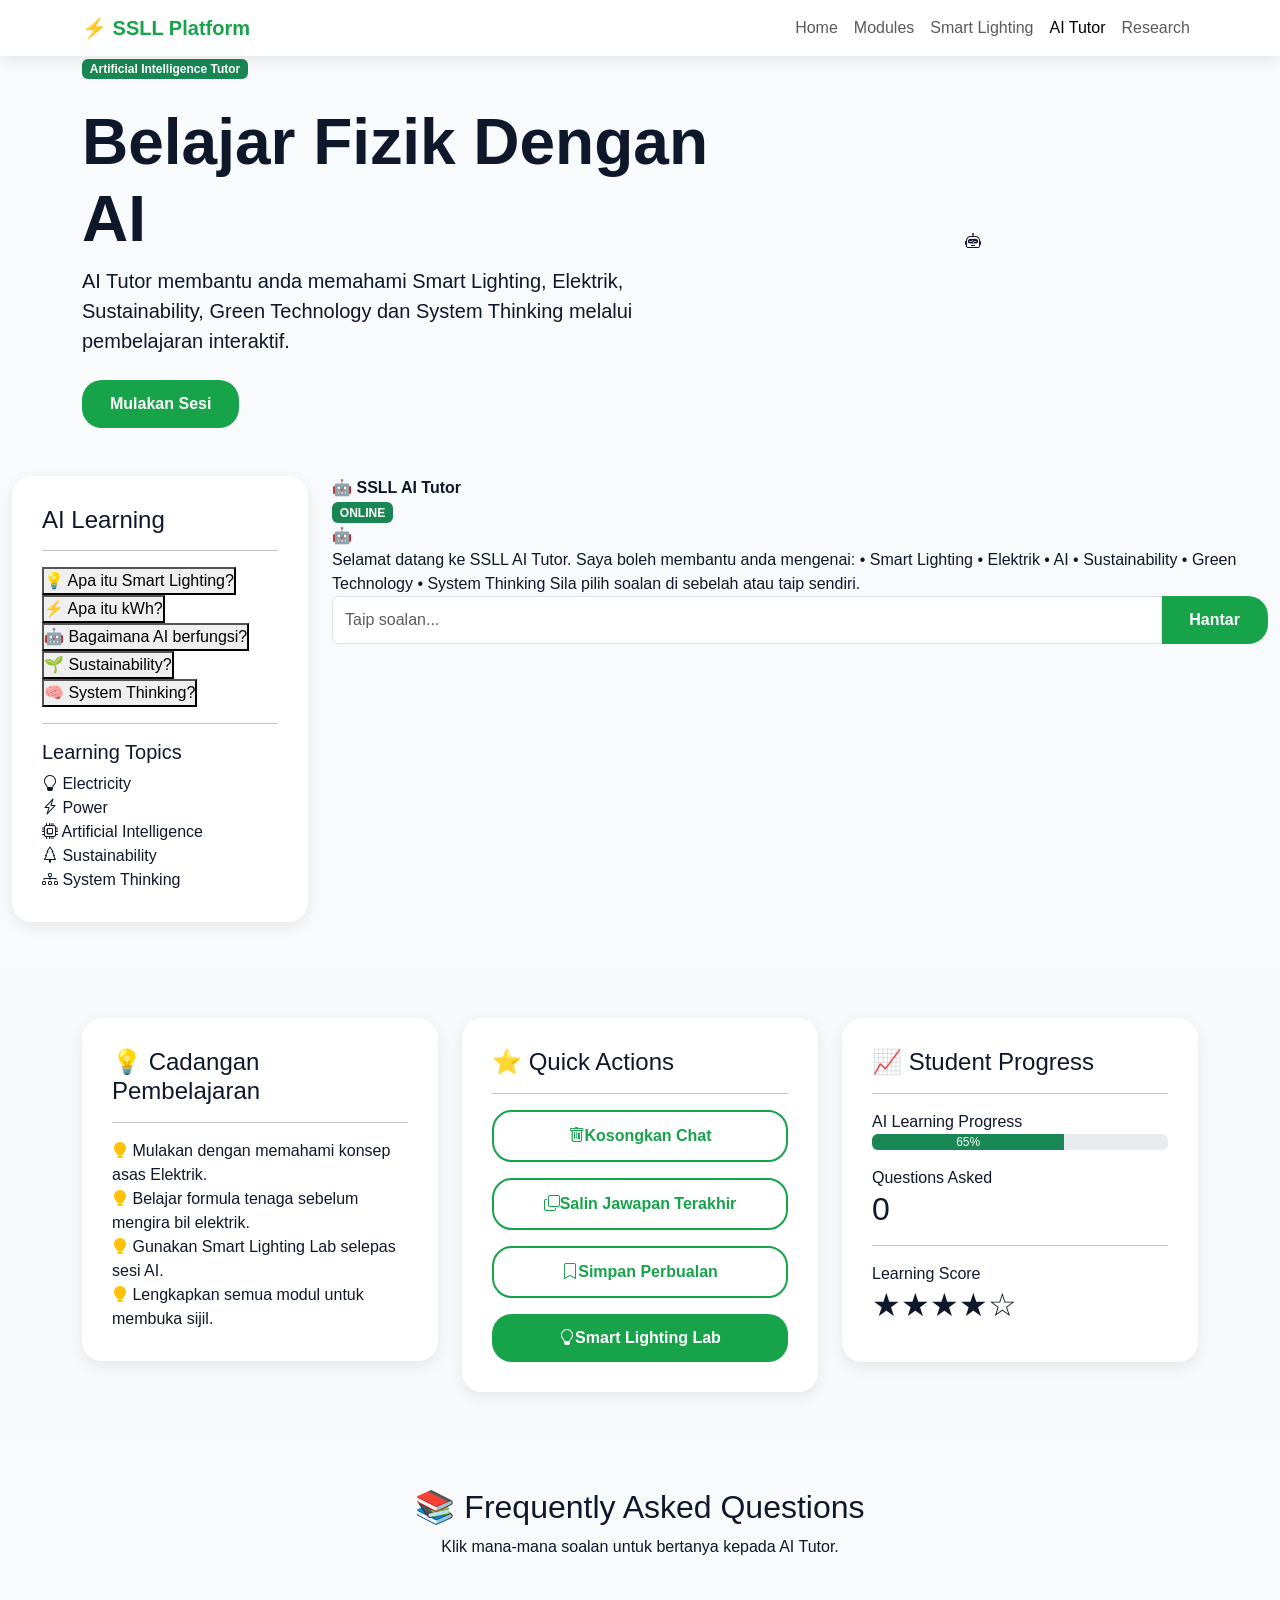
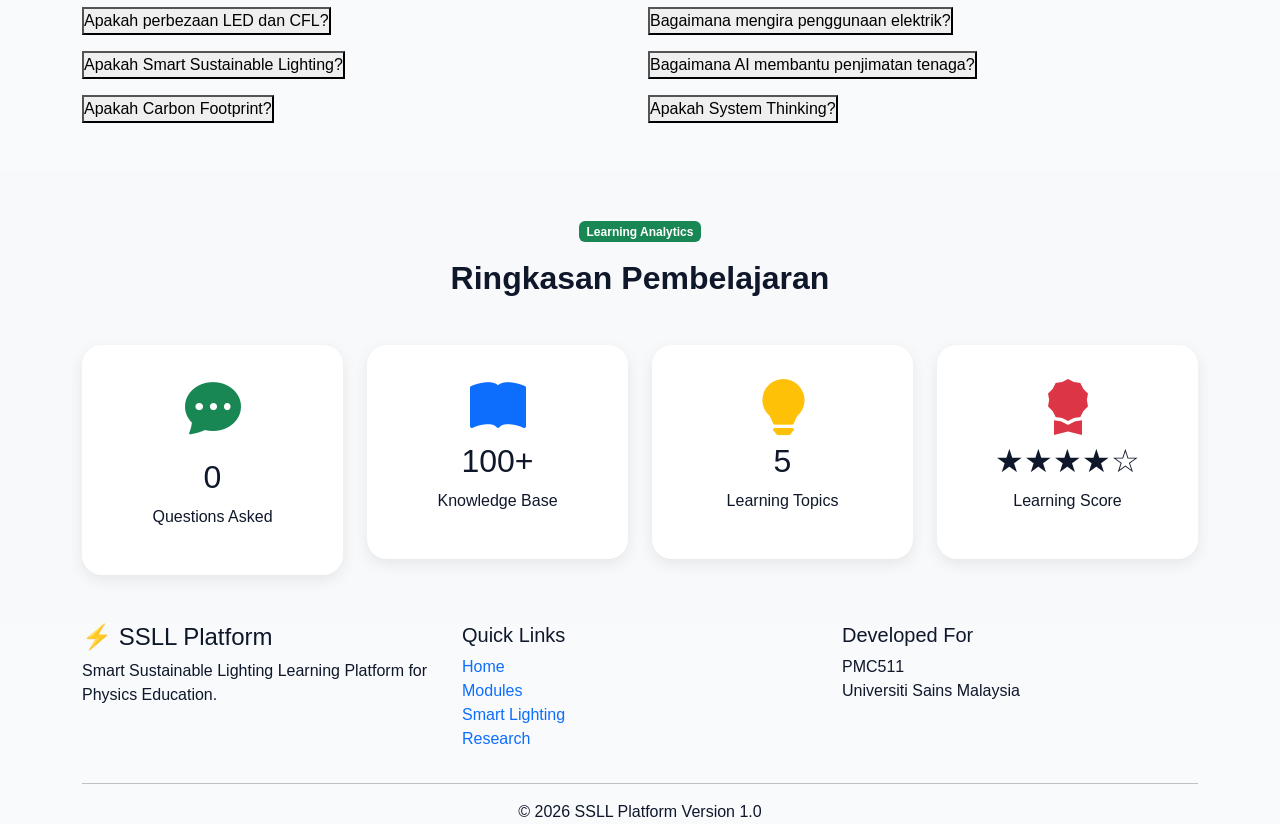
==== pages/ai-tutor.html @ 94a51a78 "Sprint 10 - AI Tutor Added AI Tutor page and Design System" ====
<!DOCTYPE html>
<html lang="ms">

<head>

<meta charset="UTF-8">
<meta name="viewport" content="width=device-width, initial-scale=1.0">

<title>AI Tutor | SSLL Platform</title>

<link href="https://cdn.jsdelivr.net/npm/bootstrap@5.3.3/dist/css/bootstrap.min.css" rel="stylesheet">

<link href="https://cdn.jsdelivr.net/npm/bootstrap-icons@1.11.3/font/bootstrap-icons.css" rel="stylesheet">

<link rel="stylesheet" href="../css/base/variables.css">
<link rel="stylesheet" href="../css/base/reset.css">
<link rel="stylesheet" href="../css/base/typography.css">

<link rel="stylesheet" href="../css/components/buttons.css">
<link rel="stylesheet" href="../css/components/cards.css">
<link rel="stylesheet" href="../css/components/navbar.css">

<link rel="stylesheet" href="../css/pages/ai.css">

</head>

<body>

<nav class="navbar navbar-expand-lg ssll-navbar sticky-top">

<div class="container">

<a class="navbar-brand"

href="../index.html">

⚡ SSLL Platform

</a>

<button

class="navbar-toggler"

data-bs-toggle="collapse"

data-bs-target="#nav">

<span class="navbar-toggler-icon"></span>

</button>

<div

class="collapse navbar-collapse"

id="nav">

<ul class="navbar-nav ms-auto">

<li class="nav-item">

<a class="nav-link"

href="../index.html">

Home

</a>

</li>

<li class="nav-item">

<a class="nav-link"

href="modules.html">

Modules

</a>

</li>

<li class="nav-item">

<a class="nav-link"

href="smart-lighting.html">

Smart Lighting

</a>

</li>

<li class="nav-item">

<a class="nav-link active"

href="ai-tutor.html">

AI Tutor

</a>

</li>

<li class="nav-item">

<a class="nav-link"

href="research.html">

Research

</a>

</li>

</ul>

</div>

</div>

</nav>

<section class="hero ai-hero">

<div class="container">

<div class="row align-items-center">

<div class="col-lg-7">

<span class="badge bg-success">

Artificial Intelligence Tutor

</span>

<h1 class="display-3 fw-bold mt-4">

Belajar Fizik Dengan AI

</h1>

<p class="lead">

AI Tutor membantu anda memahami Smart Lighting, Elektrik, Sustainability, Green Technology dan System Thinking melalui pembelajaran interaktif.

</p>

<div class="mt-4">

<a

href="#chat"

class="ssll-btn">

Mulakan Sesi

</a>

</div>

</div>

<div class="col-lg-5 text-center">

<i class="bi bi-robot ai-robot"></i>

</div>

</div>

</div>

</section>

<section

id="chat"

class="py-5">

<div class="container-fluid">

<div class="row">

<div class="col-lg-3">

<div class="ssll-card sidebar-card">

<h4>

AI Learning

</h4>

<hr>

<button class="quick-btn">

💡 Apa itu Smart Lighting?

</button>

<button class="quick-btn">

⚡ Apa itu kWh?

</button>

<button class="quick-btn">

🤖 Bagaimana AI berfungsi?

</button>

<button class="quick-btn">

🌱 Sustainability?

</button>

<button class="quick-btn">

🧠 System Thinking?

</button>

<hr>

<h5>

Learning Topics

</h5>

<div class="topic-list">

<div>

<i class="bi bi-lightbulb"></i>

Electricity

</div>

<div>

<i class="bi bi-lightning-charge"></i>

Power

</div>

<div>

<i class="bi bi-cpu"></i>

Artificial Intelligence

</div>

<div>

<i class="bi bi-tree"></i>

Sustainability

</div>

<div>

<i class="bi bi-diagram-3"></i>

System Thinking

</div>

</div>

</div>

</div>

<div class="col-lg-9">

<div class="chat-card">

<div class="chat-header">

<div>

🤖

<strong>

SSLL AI Tutor

</strong>

</div>

<div>

<span class="badge bg-success">

ONLINE

</span>

</div>

</div>

<div

id="chatArea"

class="chat-area">

<div class="bot-message">

<div class="avatar">

🤖

</div>

<div class="bubble bot">

Selamat datang ke SSLL AI Tutor.

Saya boleh membantu anda mengenai:

• Smart Lighting

• Elektrik

• AI

• Sustainability

• Green Technology

• System Thinking

Sila pilih soalan di sebelah atau taip sendiri.

</div>

</div>

</div>

<div class="chat-input">

<div class="input-group">

<input

type="text"

id="userInput"

class="form-control"

placeholder="Taip soalan...">

<button

id="sendBtn"

class="ssll-btn">

Hantar

</button>

</div>

</div>

</div>

</div>

</div>

</div>

</section>
<!-- ===========================
AI TOOLS
=========================== -->

<section class="py-5 bg-light">

<div class="container">

<div class="row g-4">

<div class="col-lg-4">

<div class="ssll-card">

<h4>

💡 Cadangan Pembelajaran

</h4>

<hr>

<div class="tip-item">

<i class="bi bi-lightbulb-fill text-warning"></i>

<span>

Mulakan dengan memahami konsep asas Elektrik.

</span>

</div>

<div class="tip-item">

<i class="bi bi-lightbulb-fill text-warning"></i>

<span>

Belajar formula tenaga sebelum mengira bil elektrik.

</span>

</div>

<div class="tip-item">

<i class="bi bi-lightbulb-fill text-warning"></i>

<span>

Gunakan Smart Lighting Lab selepas sesi AI.

</span>

</div>

<div class="tip-item">

<i class="bi bi-lightbulb-fill text-warning"></i>

<span>

Lengkapkan semua modul untuk membuka sijil.

</span>

</div>

</div>

</div>

<div class="col-lg-4">

<div class="ssll-card">

<h4>

⭐ Quick Actions

</h4>

<hr>

<div class="d-grid gap-3">

<button

id="clearChat"

class="ssll-btn-outline">

<i class="bi bi-trash"></i>

Kosongkan Chat

</button>

<button

id="copyLast"

class="ssll-btn-outline">

<i class="bi bi-copy"></i>

Salin Jawapan Terakhir

</button>

<button

id="saveChat"

class="ssll-btn-outline">

<i class="bi bi-bookmark"></i>

Simpan Perbualan

</button>

<a

href="smart-lighting.html"

class="ssll-btn">

<i class="bi bi-lightbulb"></i>

Smart Lighting Lab

</a>

</div>

</div>

</div>

<div class="col-lg-4">

<div class="ssll-card">

<h4>

📈 Student Progress

</h4>

<hr>

<label>

AI Learning Progress

</label>

<div class="progress mb-3">

<div

class="progress-bar bg-success"

style="width:65%">

65%

</div>

</div>

<label>

Questions Asked

</label>

<h2

id="questionCounter">

0

</h2>

<hr>

<label>

Learning Score

</label>

<h2>

★★★★☆

</h2>

</div>

</div>

</div>

</div>

</section>

<!-- ===========================
POPULAR QUESTIONS
=========================== -->

<section class="py-5">

<div class="container">

<div class="text-center mb-5">

<h2>

📚 Frequently Asked Questions

</h2>

<p>

Klik mana-mana soalan untuk bertanya kepada AI Tutor.

</p>

</div>

<div class="row g-3">

<div class="col-md-6">

<button

class="faq-btn">

Apakah perbezaan LED dan CFL?

</button>

</div>

<div class="col-md-6">

<button

class="faq-btn">

Bagaimana mengira penggunaan elektrik?

</button>

</div>

<div class="col-md-6">

<button

class="faq-btn">

Apakah Smart Sustainable Lighting?

</button>

</div>

<div class="col-md-6">

<button

class="faq-btn">

Bagaimana AI membantu penjimatan tenaga?

</button>

</div>

<div class="col-md-6">

<button

class="faq-btn">

Apakah Carbon Footprint?

</button>

</div>

<div class="col-md-6">

<button

class="faq-btn">

Apakah System Thinking?

</button>

</div>

</div>

</div>

</section>
<!-- ===========================
LEARNING ANALYTICS
=========================== -->

<section class="py-5 bg-light">

    <div class="container">

        <div class="text-center mb-5">

            <span class="badge bg-success">

                Learning Analytics

            </span>

            <h2 class="fw-bold mt-3">

                Ringkasan Pembelajaran

            </h2>

        </div>

        <div class="row g-4">

            <div class="col-md-3">

                <div class="ssll-card text-center">

                    <i class="bi bi-chat-dots-fill display-4 text-success"></i>

                    <h2 id="analyticsQuestions" class="mt-3">

                        0

                    </h2>

                    <p>

                        Questions Asked

                    </p>

                </div>

            </div>

            <div class="col-md-3">

                <div class="ssll-card text-center">

                    <i class="bi bi-book-fill display-4 text-primary"></i>

                    <h2>

                        100+

                    </h2>

                    <p>

                        Knowledge Base

                    </p>

                </div>

            </div>

            <div class="col-md-3">

                <div class="ssll-card text-center">

                    <i class="bi bi-lightbulb-fill display-4 text-warning"></i>

                    <h2>

                        5

                    </h2>

                    <p>

                        Learning Topics

                    </p>

                </div>

            </div>

            <div class="col-md-3">

                <div class="ssll-card text-center">

                    <i class="bi bi-award-fill display-4 text-danger"></i>

                    <h2>

                        ★★★★☆

                    </h2>

                    <p>

                        Learning Score

                    </p>

                </div>

            </div>

        </div>

    </div>

</section>

<!-- ===========================
FOOTER
=========================== -->

<footer class="footer">

    <div class="container">

        <div class="row">

            <div class="col-lg-4">

                <h4>

                    ⚡ SSLL Platform

                </h4>

                <p>

                    Smart Sustainable Lighting Learning Platform

                    for Physics Education.

                </p>

            </div>

            <div class="col-lg-4">

                <h5>

                    Quick Links

                </h5>

                <ul class="list-unstyled">

                    <li><a href="../index.html">Home</a></li>

                    <li><a href="modules.html">Modules</a></li>

                    <li><a href="smart-lighting.html">Smart Lighting</a></li>

                    <li><a href="research.html">Research</a></li>

                </ul>

            </div>

            <div class="col-lg-4">

                <h5>

                    Developed For

                </h5>

                <p>

                    PMC511

                    <br>

                    Universiti Sains Malaysia

                </p>

            </div>

        </div>

        <hr>

        <div class="text-center">

            © 2026 SSLL Platform Version 1.0

        </div>

    </div>

</footer>

<script src="https://cdn.jsdelivr.net/npm/bootstrap@5.3.3/dist/js/bootstrap.bundle.min.js"></script>

<script src="../js/ai-knowledge.js"></script>

<script src="../js/ai.js"></script>

</body>

</html>
---- css/base/variables.css ----
:root{

/* ===========================
COLORS
=========================== */

--primary:#16A34A;

--primary-dark:#15803D;

--secondary:#0F172A;

--accent:#22C55E;

--warning:#F59E0B;

--danger:#DC2626;

--info:#0EA5E9;

--light:#F8FAFC;

--white:#FFFFFF;

--gray:#64748B;

--border:#E5E7EB;

/* ===========================
SHADOW
=========================== */

--shadow-sm:0 5px 15px rgba(0,0,0,.08);

--shadow-md:0 10px 30px rgba(0,0,0,.10);

--shadow-lg:0 20px 40px rgba(0,0,0,.12);

/* ===========================
RADIUS
=========================== */

--radius:20px;

/* ===========================
TRANSITION
=========================== */

--transition:.3s ease;

}
---- css/base/typography.css ----
*{

margin:0;

padding:0;

box-sizing:border-box;

}

html{

scroll-behavior:smooth;

}

body{

font-family:"Segoe UI",sans-serif;

background:var(--light);

color:var(--secondary);

overflow-x:hidden;

}

a{

text-decoration:none;

}

img{

max-width:100%;

display:block;

}
---- css/components/buttons.css ----
/* ======================================
SSLL BUTTONS
====================================== */

.ssll-btn{

display:inline-flex;

align-items:center;

justify-content:center;

padding:12px 28px;

background:var(--primary);

color:var(--white);

border:none;

border-radius:var(--radius);

font-weight:600;

transition:var(--transition);

cursor:pointer;

text-decoration:none;

}

.ssll-btn:hover{

background:var(--primary-dark);

transform:translateY(-2px);

box-shadow:var(--shadow-md);

color:var(--white);

}

.ssll-btn-outline{

display:inline-flex;

align-items:center;

justify-content:center;

padding:12px 28px;

background:transparent;

border:2px solid var(--primary);

color:var(--primary);

border-radius:var(--radius);

font-weight:600;

transition:var(--transition);

text-decoration:none;

}

.ssll-btn-outline:hover{

background:var(--primary);

color:white;

}
---- css/components/cards.css ----
/* ======================================
SSLL CARD
====================================== */

.ssll-card{

background:white;

border-radius:var(--radius);

padding:30px;

box-shadow:var(--shadow-sm);

transition:var(--transition);

border:none;

}

.ssll-card:hover{

transform:translateY(-8px);

box-shadow:var(--shadow-lg);

}

.ssll-card-title{

font-size:22px;

font-weight:700;

margin-bottom:15px;

}

.ssll-card-icon{

font-size:55px;

color:var(--primary);

margin-bottom:20px;

}
---- css/components/navbar.css ----
/* ======================================
NAVBAR
====================================== */

.ssll-navbar{

background:white;

box-shadow:var(--shadow-sm);

}

.ssll-navbar .navbar-brand{

font-weight:700;

color:var(--primary);

}

.ssll-navbar .nav-link{

font-weight:500;

transition:var(--transition);

}

.ssll-navbar .nav-link:hover{

color:var(--primary);

}
---- css/pages/ai.css ----
.typing-dot{

display:inline-block;

font-size:22px;

animation:typing 1.2s infinite;

margin-right:3px;

}

.typing-dot:nth-child(2){

animation-delay:.2s;

}

.typing-dot:nth-child(3){

animation-delay:.4s;

}

@keyframes typing{

0%{

opacity:.2;

}

50%{

opacity:1;

transform:translateY(-3px);

}

100%{

opacity:.2;

}

}
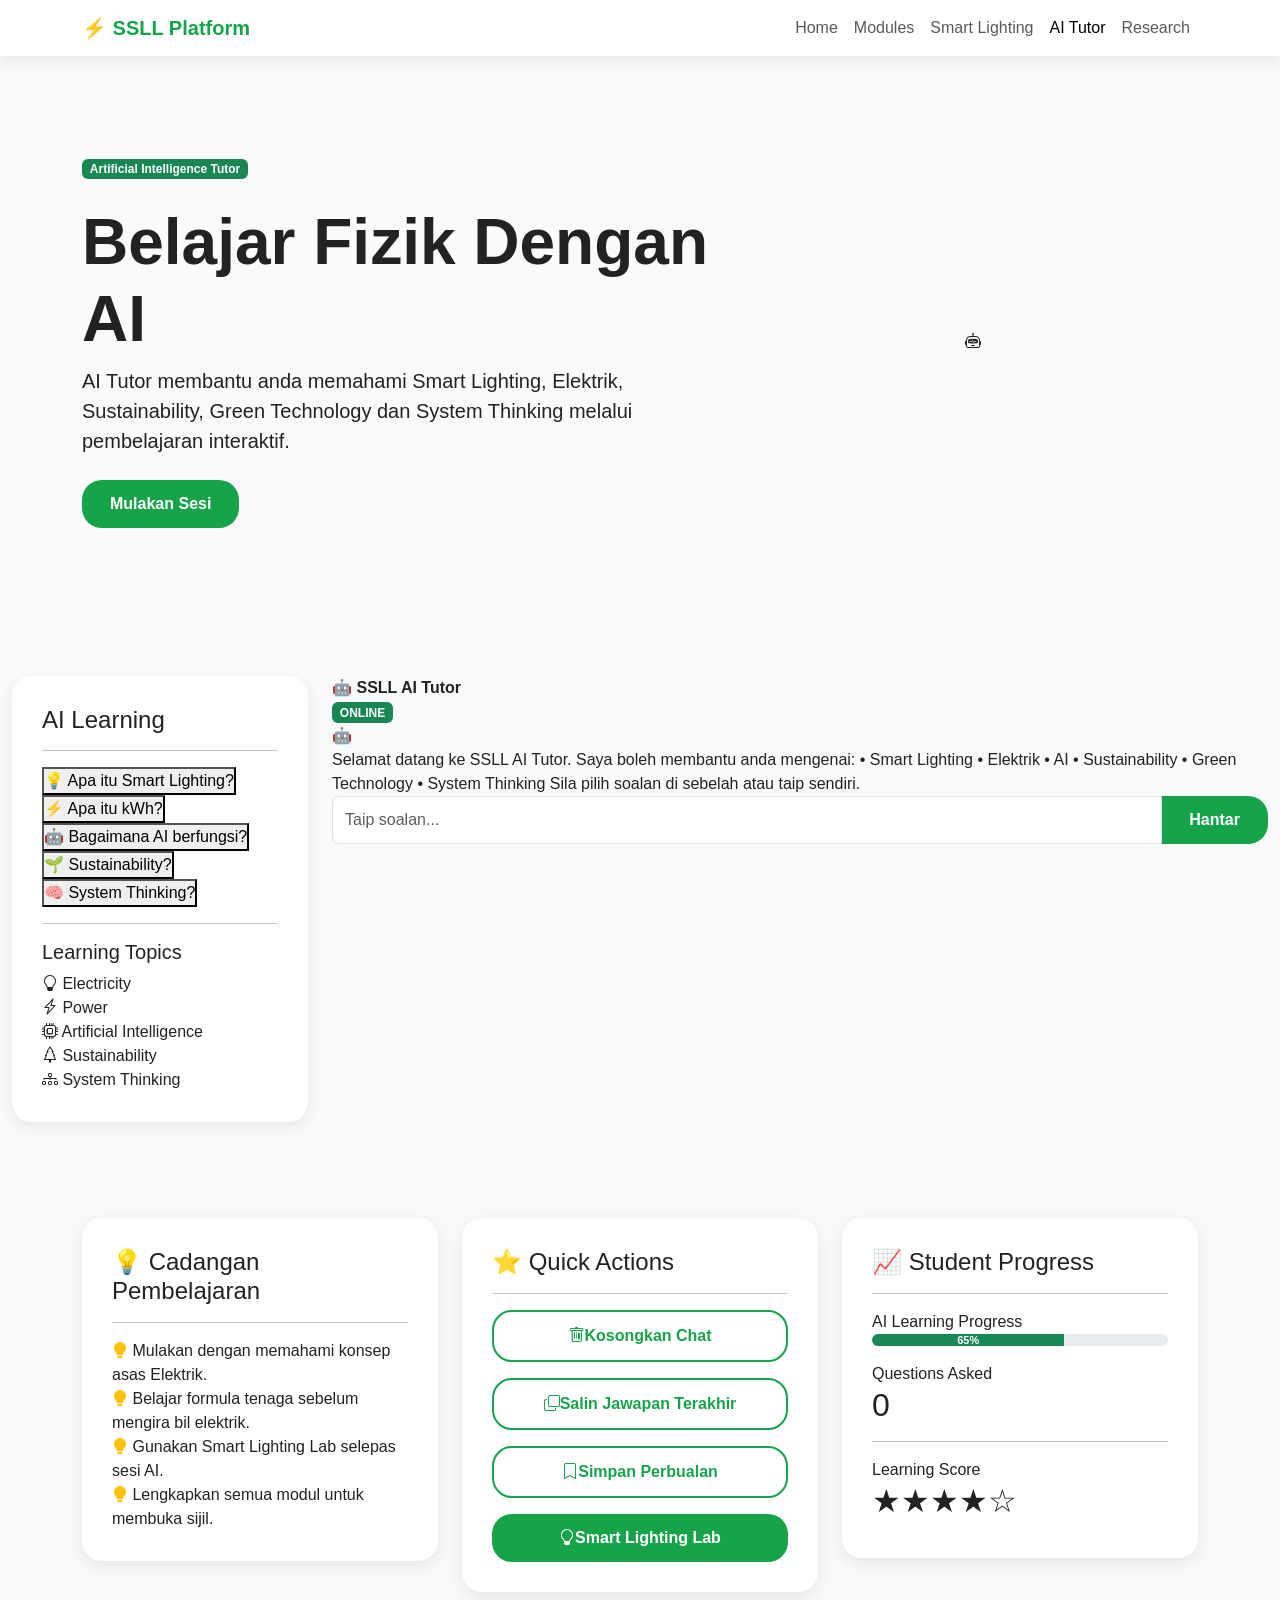
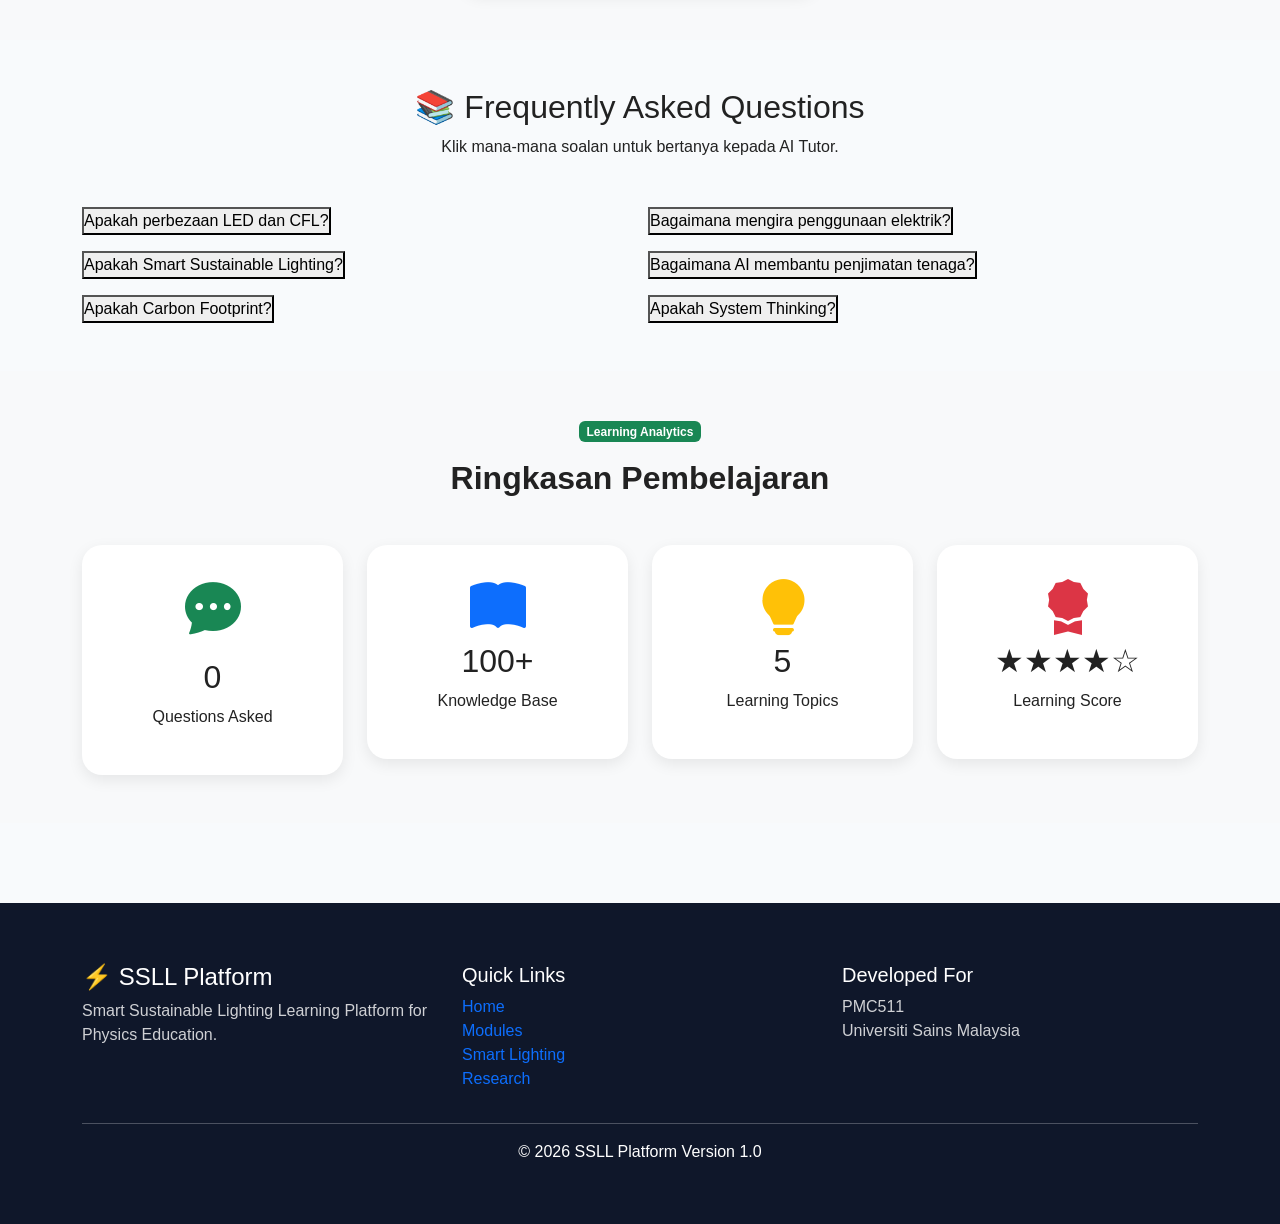
==== commit a4ef2806: "update" ====
--- a/pages/ai-tutor.html
+++ b/pages/ai-tutor.html
@@ -20,7 +20,8 @@
 <link rel="stylesheet" href="../css/components/cards.css">
 <link rel="stylesheet" href="../css/components/navbar.css">
 
-<link rel="stylesheet" href="../css/pages/ai.css">
+<link rel="stylesheet" href="../css/style.css">
+<link rel="stylesheet" href="../css/responsive.css">
 
 </head>
 
@@ -916,9 +917,16 @@
 
 <script src="https://cdn.jsdelivr.net/npm/bootstrap@5.3.3/dist/js/bootstrap.bundle.min.js"></script>
 
-<script src="../js/ai-knowledge.js"></script>
-
-<script src="../js/ai.js"></script>
+<script src="../assets/js/core/utils.js"></script>
+<script src="../assets/js/core/storage.js"></script>
+<script src="../assets/js/core/toast.js"></script>
+<script src="../assets/js/core/loading.js"></script>
+<script src="../assets/js/core/modal.js"></script>
+<script src="../assets/js/core/theme.js"></script>
+<script src="../assets/js/core/app.js"></script>
+
+<script src="../assets/js/ai-knowledge.js"></script>
+<script src="../assets/js/ai.js"></script>
 
 </body>
 
--- a/css/style.css
+++ b/css/style.css
@@ -0,0 +1,814 @@
+*{
+    margin:0;
+    padding:0;
+    box-sizing:border-box;
+}
+
+body{
+    font-family:'Poppins',sans-serif;
+    background:#f8fafc;
+    color:#222;
+}
+
+.hero{
+
+    padding:100px 0;
+
+}
+
+.hero-title{
+
+    font-size:54px;
+    font-weight:700;
+    line-height:1.2;
+
+}
+
+.hero-text{
+
+    margin-top:25px;
+    font-size:18px;
+    line-height:1.8;
+    color:#666;
+
+}
+
+.hero-card{
+
+    background:white;
+
+    border-radius:25px;
+
+    padding:60px;
+
+    box-shadow:0 15px 40px rgba(0,0,0,.08);
+
+}
+
+.hero-house{
+
+    font-size:170px;
+
+    color:#16a34a;
+
+}
+/* ===========================
+STATISTICS
+=========================== */
+
+.stat-card{
+
+    background:#fff;
+
+    border-radius:20px;
+
+    padding:35px;
+
+    text-align:center;
+
+    box-shadow:0 10px 30px rgba(0,0,0,.08);
+
+    transition:.3s;
+
+    height:100%;
+
+}
+
+.stat-card:hover{
+
+    transform:translateY(-10px);
+
+}
+
+.stat-icon{
+
+    font-size:55px;
+
+    margin-bottom:20px;
+
+}
+
+.stat-card h2{
+
+    font-size:42px;
+
+    font-weight:700;
+
+}
+
+.stat-card p{
+
+    margin-top:10px;
+
+    color:#666;
+
+}
+/* ===========================
+ABOUT
+=========================== */
+
+#about{
+
+padding:100px 0;
+
+}
+
+.about-card{
+
+background:#fff;
+
+padding:50px;
+
+border-radius:25px;
+
+box-shadow:0 15px 40px rgba(0,0,0,.08);
+
+transition:.3s;
+
+}
+
+.about-card:hover{
+
+transform:translateY(-10px);
+
+}
+
+.about-icon{
+
+font-size:150px;
+
+color:#16A34A;
+
+}
+
+#about p{
+
+line-height:1.9;
+
+color:#666;
+
+}
+/* ===========================
+FEATURES
+=========================== */
+
+.feature-card{
+
+    background:#fff;
+
+    border-radius:20px;
+
+    padding:35px;
+
+    text-align:center;
+
+    height:100%;
+
+    box-shadow:0 10px 30px rgba(0,0,0,.08);
+
+    transition:.3s;
+
+}
+
+.feature-card:hover{
+
+    transform:translateY(-10px);
+
+}
+
+.feature-icon{
+
+    font-size:60px;
+
+    margin-bottom:20px;
+
+}
+
+.feature-card h4{
+
+    margin-bottom:15px;
+
+    font-weight:600;
+
+}
+
+.feature-card p{
+
+    color:#666;
+
+    line-height:1.8;
+
+}
+/* ===========================
+MODULES
+=========================== */
+
+.module-card{
+
+    background:#fff;
+
+    border-radius:20px;
+
+    padding:35px;
+
+    text-align:center;
+
+    box-shadow:0 10px 30px rgba(0,0,0,.08);
+
+    transition:.3s;
+
+    position:relative;
+
+    height:100%;
+
+}
+
+.module-card:hover{
+
+    transform:translateY(-10px);
+
+}
+
+.module-number{
+
+    position:absolute;
+
+    top:20px;
+
+    right:20px;
+
+    width:40px;
+
+    height:40px;
+
+    border-radius:50%;
+
+    background:#16A34A;
+
+    color:white;
+
+    display:flex;
+
+    justify-content:center;
+
+    align-items:center;
+
+    font-weight:700;
+
+}
+
+.module-icon{
+
+    font-size:70px;
+
+    color:#16A34A;
+
+    margin:25px 0;
+
+}
+
+.module-card h4{
+
+    font-weight:700;
+
+}
+
+.module-card h6{
+
+    color:#16A34A;
+
+    margin-bottom:20px;
+
+}
+
+.module-card p{
+
+    color:#666;
+
+    line-height:1.8;
+
+}
+/* ===========================
+LEARNING JOURNEY
+=========================== */
+
+#journey{
+
+padding:100px 0;
+
+}
+
+.journey-step{
+
+text-align:center;
+
+}
+
+.journey-circle{
+
+width:90px;
+
+height:90px;
+
+margin:auto;
+
+border-radius:50%;
+
+background:white;
+
+box-shadow:0 10px 30px rgba(0,0,0,.08);
+
+display:flex;
+
+align-items:center;
+
+justify-content:center;
+
+font-size:32px;
+
+font-weight:700;
+
+color:#16A34A;
+
+transition:.3s;
+
+margin-bottom:20px;
+
+}
+
+.journey-circle:hover{
+
+transform:scale(1.1);
+
+background:#16A34A;
+
+color:white;
+
+}
+
+.journey-step h6{
+
+font-weight:600;
+
+}
+/* ===========================
+PROGRESS DASHBOARD
+=========================== */
+
+#progress{
+
+padding:100px 0;
+
+}
+
+.progress-dashboard{
+
+background:white;
+
+padding:40px;
+
+border-radius:20px;
+
+box-shadow:0 15px 40px rgba(0,0,0,.08);
+
+}
+
+.progress-item{
+
+margin-bottom:30px;
+
+}
+
+.progress-item span{
+
+display:block;
+
+font-weight:600;
+
+margin-bottom:10px;
+
+}
+
+.progress{
+
+height:12px;
+
+border-radius:20px;
+
+}
+/* ===========================
+SMART LIGHTING
+=========================== */
+
+.lighting-card{
+
+    background:#fff;
+
+    border-radius:20px;
+
+    padding:40px;
+
+    text-align:center;
+
+    box-shadow:0 10px 30px rgba(0,0,0,.08);
+
+    transition:.3s;
+
+    height:100%;
+
+}
+
+.lighting-card:hover{
+
+    transform:translateY(-10px);
+
+}
+
+.lighting-icon{
+
+    font-size:70px;
+
+    color:#16A34A;
+
+    margin-bottom:20px;
+
+}
+
+.lighting-card h4{
+
+    margin-bottom:15px;
+
+    font-weight:700;
+
+}
+
+.lighting-card p{
+
+    color:#666;
+
+    line-height:1.8;
+
+}
+/* ===========================
+AI TUTOR
+=========================== */
+
+.chat-demo{
+
+background:#fff;
+
+padding:35px;
+
+border-radius:20px;
+
+box-shadow:0 10px 30px rgba(0,0,0,.08);
+
+}
+
+.chat-user{
+
+background:#16A34A;
+
+color:white;
+
+padding:15px 20px;
+
+border-radius:15px;
+
+margin-bottom:20px;
+
+width:80%;
+
+margin-left:auto;
+
+}
+
+.chat-ai{
+
+background:#f3f4f6;
+
+padding:15px 20px;
+
+border-radius:15px;
+
+width:90%;
+
+}
+/* ===========================
+FOOTER
+=========================== */
+
+.footer{
+
+background:#0f172a;
+
+color:white;
+
+padding:60px 0;
+
+margin-top:80px;
+
+}
+
+.footer p{
+
+opacity:.8;
+
+margin-bottom:8px;
+
+}
+/* ===========================
+MODULE DETAIL
+=========================== */
+
+.module-detail-card{
+
+background:#fff;
+
+padding:40px;
+
+border-radius:20px;
+
+box-shadow:0 10px 30px rgba(0,0,0,.08);
+
+height:100%;
+
+transition:.3s;
+
+}
+
+.module-detail-card:hover{
+
+transform:translateY(-10px);
+
+}
+
+.module-detail-card h3{
+
+margin-bottom:20px;
+
+font-weight:700;
+
+}
+
+.module-detail-card ul{
+
+padding-left:20px;
+
+line-height:2;
+
+margin:25px 0;
+
+}
+/* ===========================
+QUIZ
+=========================== */
+
+.quiz-card{
+
+background:#fff;
+
+padding:40px;
+
+border-radius:20px;
+
+box-shadow:0 10px 30px rgba(0,0,0,.08);
+
+}
+
+.progress{
+
+height:12px;
+
+border-radius:20px;
+
+}
+/* SMART LIGHTING */
+
+.lighting-lab,
+.lighting-info{
+
+background:#fff;
+
+padding:40px;
+
+border-radius:20px;
+
+box-shadow:0 10px 30px rgba(0,0,0,.08);
+
+}
+
+#lampIcon{
+
+font-size:180px;
+
+transition:.3s;
+
+}
+
+.lamp-off{
+
+color:#bdbdbd;
+
+}
+
+.lamp-on{
+
+color:#FFD54F;
+
+text-shadow:0 0 40px #FFD54F;
+
+}
+/* ===========================
+SMART LIGHTING DASHBOARD
+=========================== */
+
+.table th{
+
+width:45%;
+
+}
+
+.alert{
+
+border-radius:15px;
+
+}
+
+.card{
+
+border-radius:20px;
+
+}
+
+.table{
+
+margin-bottom:0;
+
+}
+
+#savingValue{
+
+font-size:42px;
+
+font-weight:700;
+
+}
+/* ===================================
+MODULE CARDS
+=================================== */
+
+.module-card{
+
+border:0;
+
+border-radius:20px;
+
+transition:.3s;
+
+}
+
+.module-card:hover{
+
+transform:translateY(-8px);
+
+box-shadow:0 15px 35px rgba(0,0,0,.15);
+
+}
+
+.progress{
+
+height:12px;
+
+border-radius:20px;
+
+}
+
+.progress-bar{
+
+font-size:11px;
+
+font-weight:600;
+
+}
+/* ===========================
+CHECKLIST
+=========================== */
+
+.form-check{
+
+padding:12px;
+
+border-bottom:1px solid #ececec;
+
+}
+
+.list-group-item{
+
+padding:18px;
+
+font-size:16px;
+
+}
+/* ===================================
+AI CHAT
+=================================== */
+
+.chat-window{
+
+background:white;
+
+padding:30px;
+
+border-radius:20px;
+
+box-shadow:0 10px 30px rgba(0,0,0,.08);
+
+min-height:650px;
+
+display:flex;
+
+flex-direction:column;
+
+}
+
+#chatMessages{
+
+flex:1;
+
+overflow-y:auto;
+
+margin-bottom:20px;
+
+}
+
+.ai-message,
+.user-message{
+
+display:flex;
+
+margin-bottom:20px;
+
+}
+
+.user-message{
+
+justify-content:flex-end;
+
+}
+
+.chat-avatar{
+
+width:50px;
+
+height:50px;
+
+border-radius:50%;
+
+background:#16A34A;
+
+color:white;
+
+display:flex;
+
+align-items:center;
+
+justify-content:center;
+
+font-size:24px;
+
+margin-right:15px;
+
+}
+
+.chat-bubble{
+
+padding:15px 20px;
+
+border-radius:18px;
+
+max-width:80%;
+
+line-height:1.7;
+
+}
+
+.chat-bubble.ai{
+
+background:#f3f4f6;
+
+}
+
+.chat-bubble.user{
+
+background:#16A34A;
+
+color:white;
+
+}
+
+.quick-question{
+
+text-align:left;
+
+}
--- a/css/responsive.css
+++ b/css/responsive.css
@@ -0,0 +1,66 @@
+@media(max-width:992px){
+
+.hero{
+
+padding:70px 0;
+
+}
+
+.hero-title{
+
+font-size:38px;
+
+}
+
+.hero-house{
+
+font-size:120px;
+
+margin-top:40px;
+
+}
+
+}
+.stat-card{
+
+margin-bottom:20px;
+
+}
+.about-icon{
+
+font-size:100px;
+
+margin-top:30px;
+
+}
+.feature-card{
+
+margin-bottom:20px;
+
+}
+.module-card{
+
+margin-bottom:25px;
+
+}
+.journey-circle{
+
+width:70px;
+
+height:70px;
+
+font-size:24px;
+
+margin-bottom:15px;
+
+}
+.progress-dashboard{
+
+margin-top:40px;
+
+}
+.lighting-card{
+
+margin-bottom:25px;
+
+}
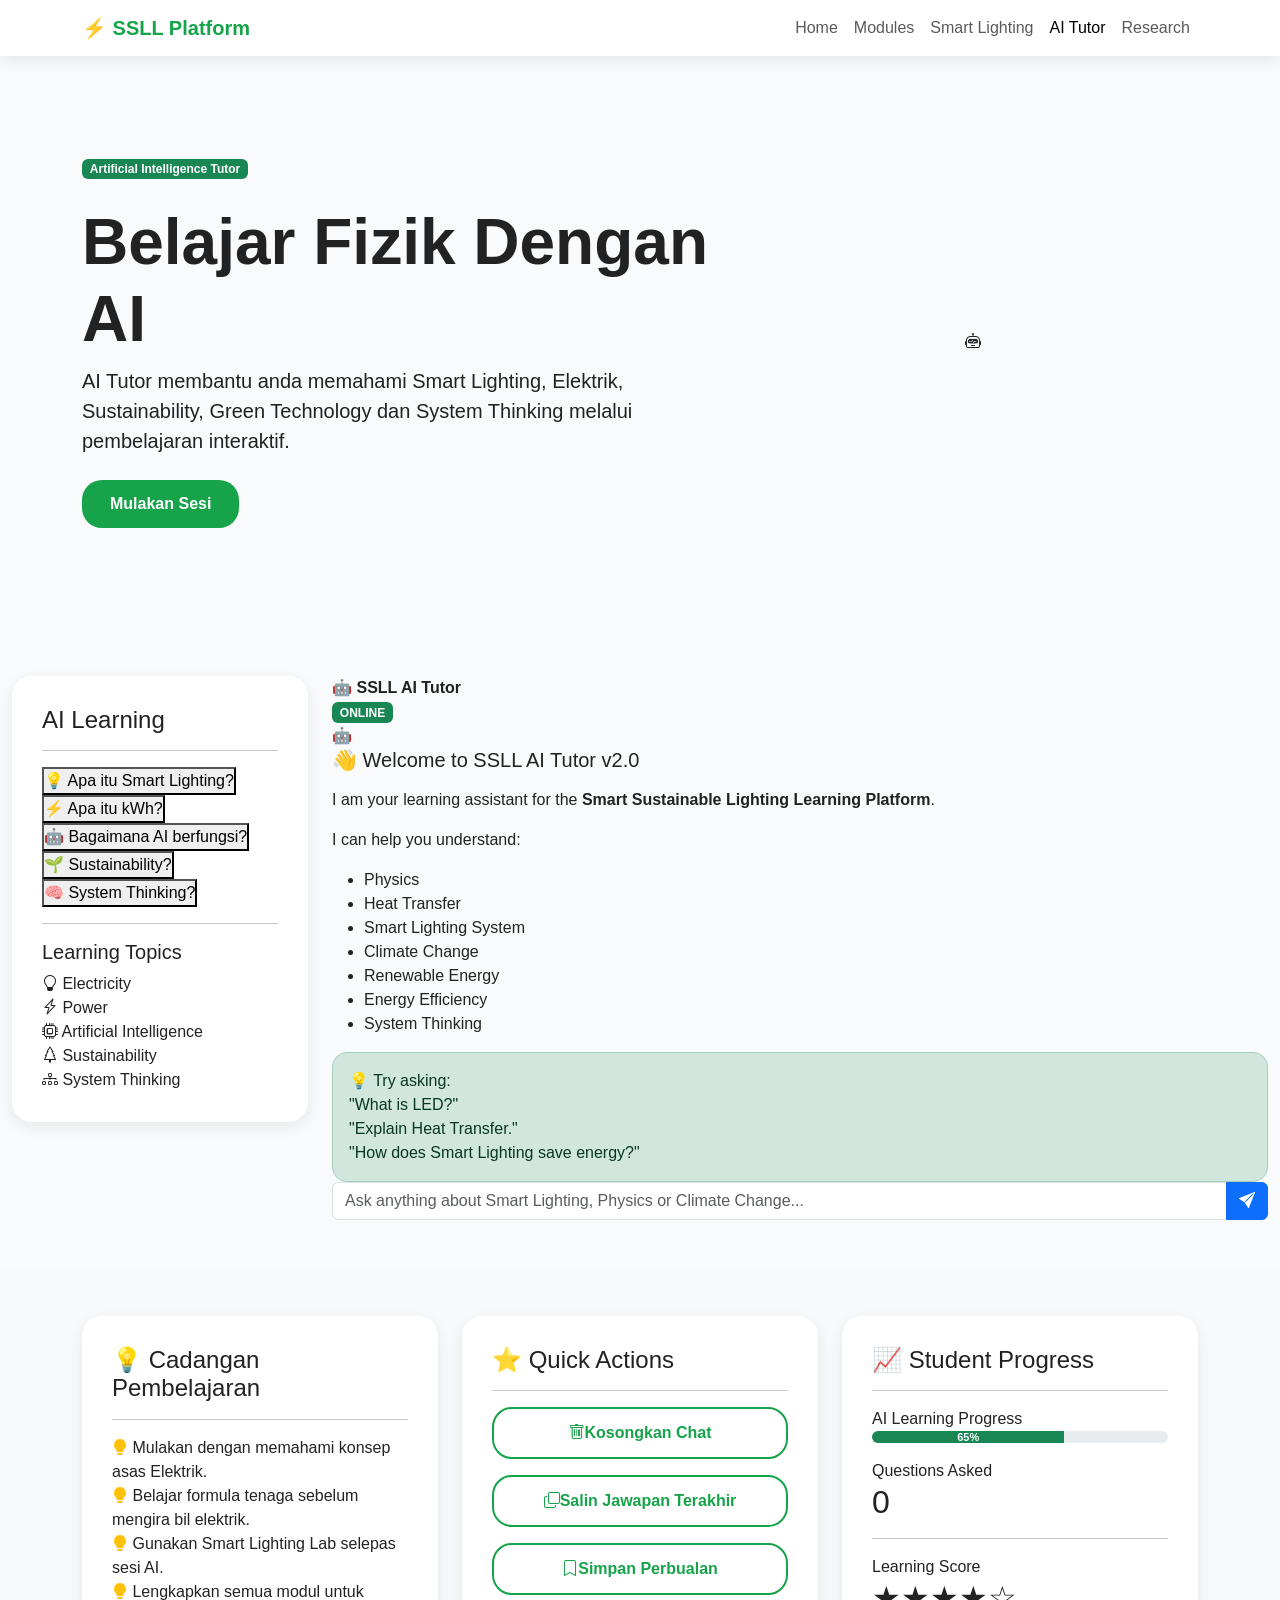
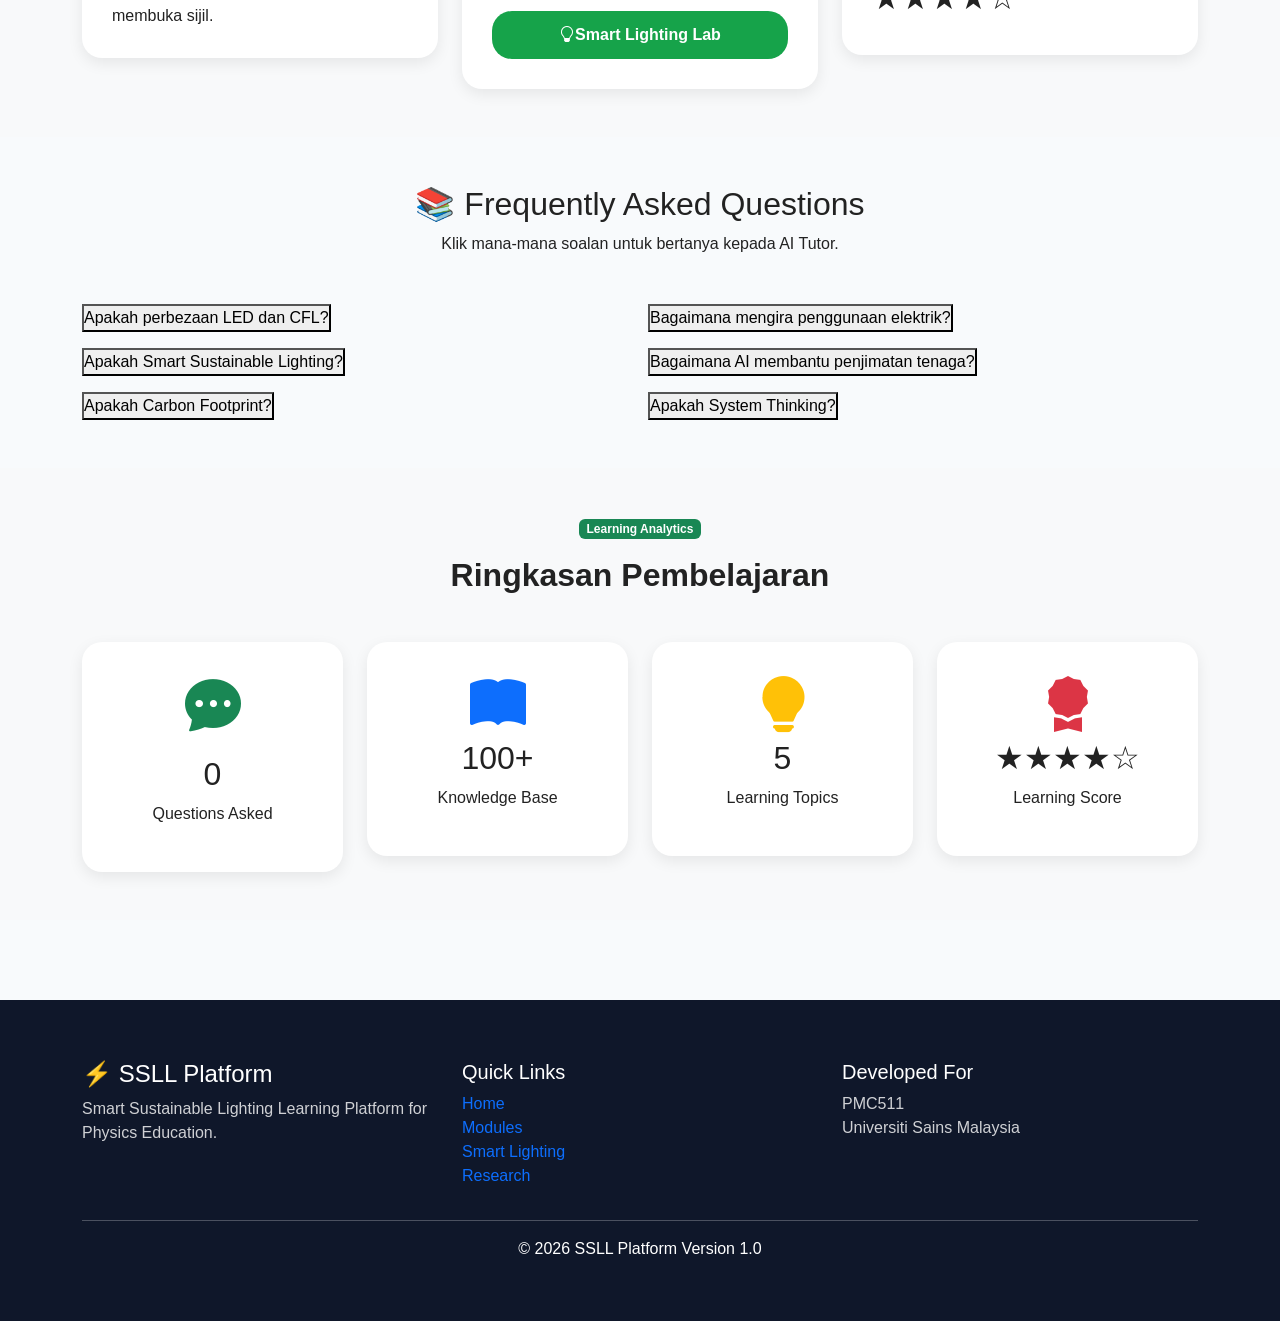
==== commit 0e9a8196: "update" ====
--- a/pages/ai-tutor.html
+++ b/pages/ai-tutor.html
@@ -335,23 +335,50 @@
 
 <div class="bubble bot">
 
-Selamat datang ke SSLL AI Tutor.
-
-Saya boleh membantu anda mengenai:
-
-• Smart Lighting
-
-• Elektrik
-
-• AI
-
-• Sustainability
-
-• Green Technology
-
-• System Thinking
-
-Sila pilih soalan di sebelah atau taip sendiri.
+    <h5 class="mb-3">👋 Welcome to SSLL AI Tutor v2.0</h5>
+
+    <p>
+        I am your learning assistant for the
+        <strong>Smart Sustainable Lighting Learning Platform</strong>.
+    </p>
+
+    <p>I can help you understand:</p>
+
+    <ul class="mb-3">
+
+        <li>Physics</li>
+
+        <li>Heat Transfer</li>
+
+        <li>Smart Lighting System</li>
+
+        <li>Climate Change</li>
+
+        <li>Renewable Energy</li>
+
+        <li>Energy Efficiency</li>
+
+        <li>System Thinking</li>
+
+    </ul>
+
+    <div class="alert alert-success mb-0">
+
+        💡 Try asking:
+
+        <br>
+
+        "What is LED?"
+
+        <br>
+
+        "Explain Heat Transfer."
+
+        <br>
+
+        "How does Smart Lighting save energy?"
+
+    </div>
 
 </div>
 
@@ -361,29 +388,31 @@
 
 <div class="chat-input">
 
-<div class="input-group">
-
-<input
-
-type="text"
-
-id="userInput"
-
-class="form-control"
-
-placeholder="Taip soalan...">
-
-<button
-
-id="sendBtn"
-
-class="ssll-btn">
-
-Hantar
-
-</button>
-
-</div>
+    <div class="input-group">
+
+        <input
+
+            type="text"
+
+            id="userInput"
+
+            class="form-control"
+
+            placeholder="Ask anything about Smart Lighting, Physics or Climate Change..."
+
+            autocomplete="off">
+
+        <button
+
+            id="sendBtn"
+
+            class="btn btn-primary">
+
+            <i class="bi bi-send-fill"></i>
+
+        </button>
+
+    </div>
 
 </div>
 
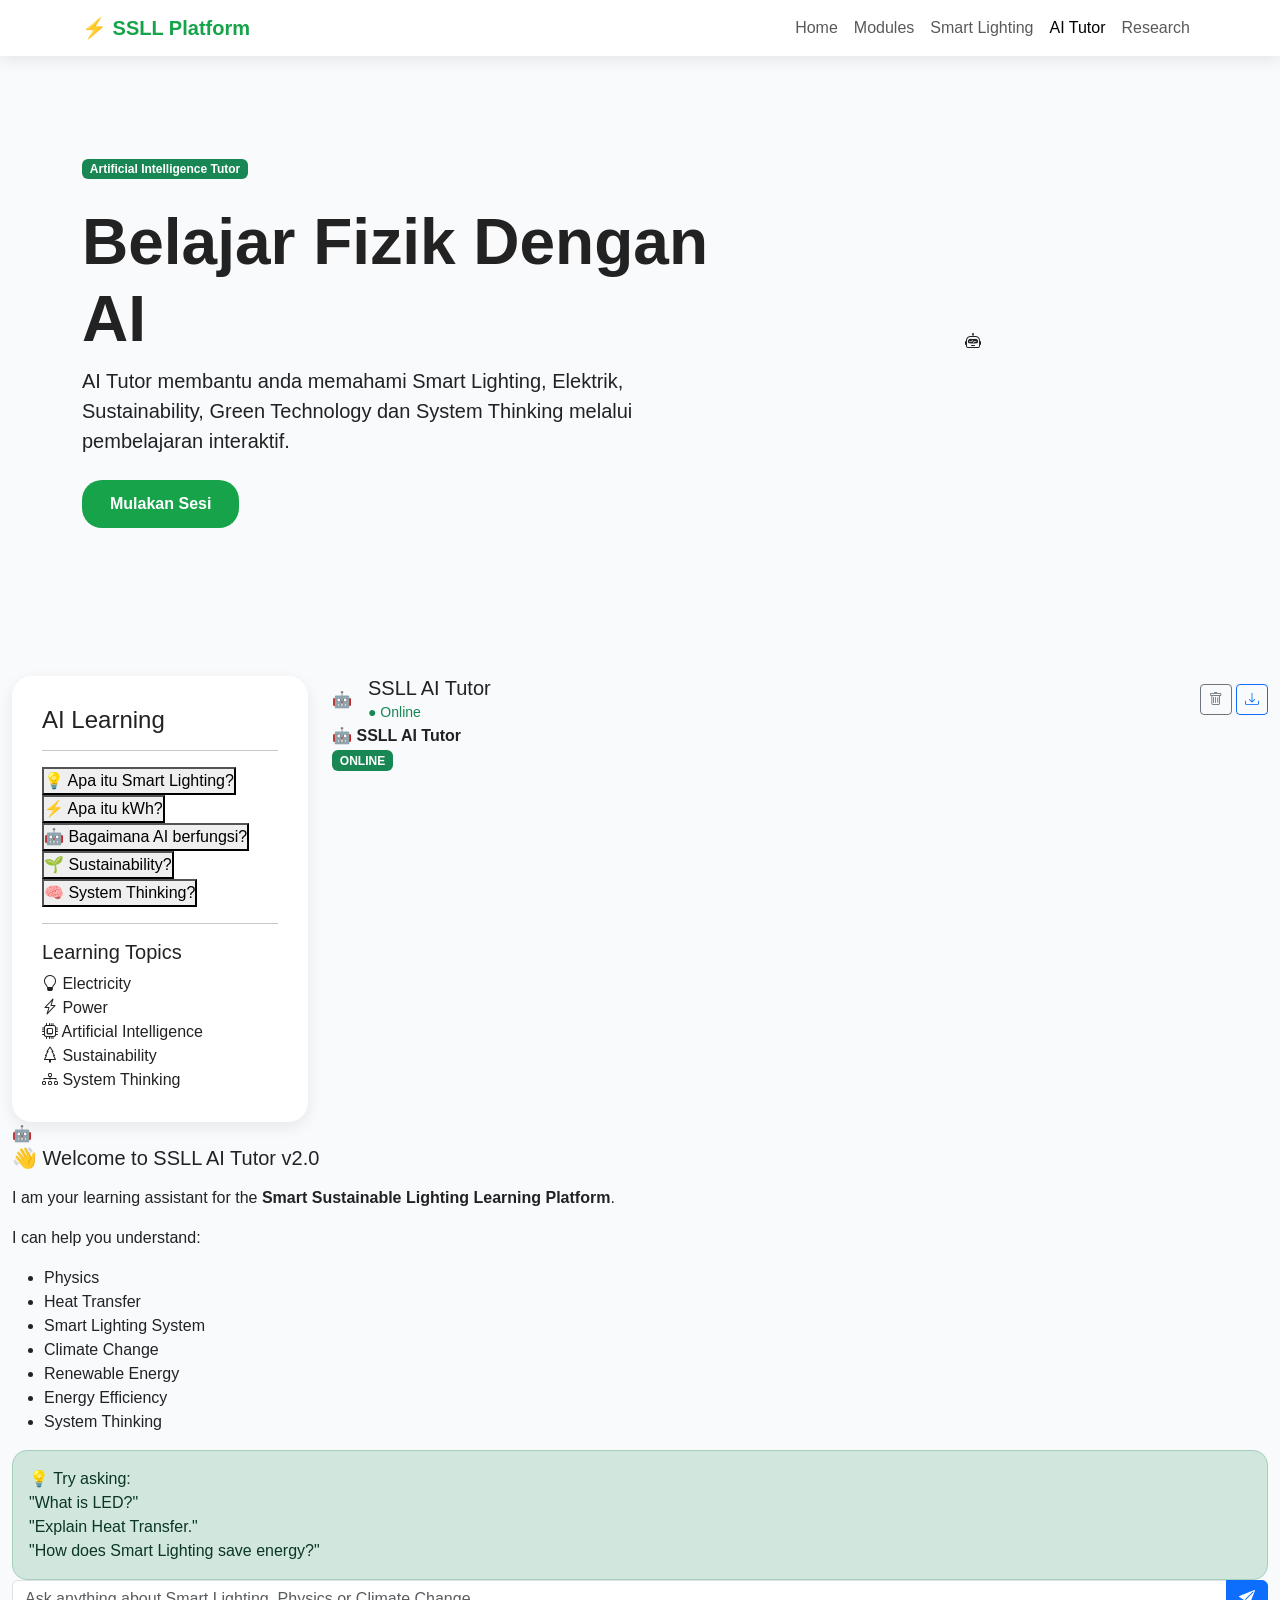
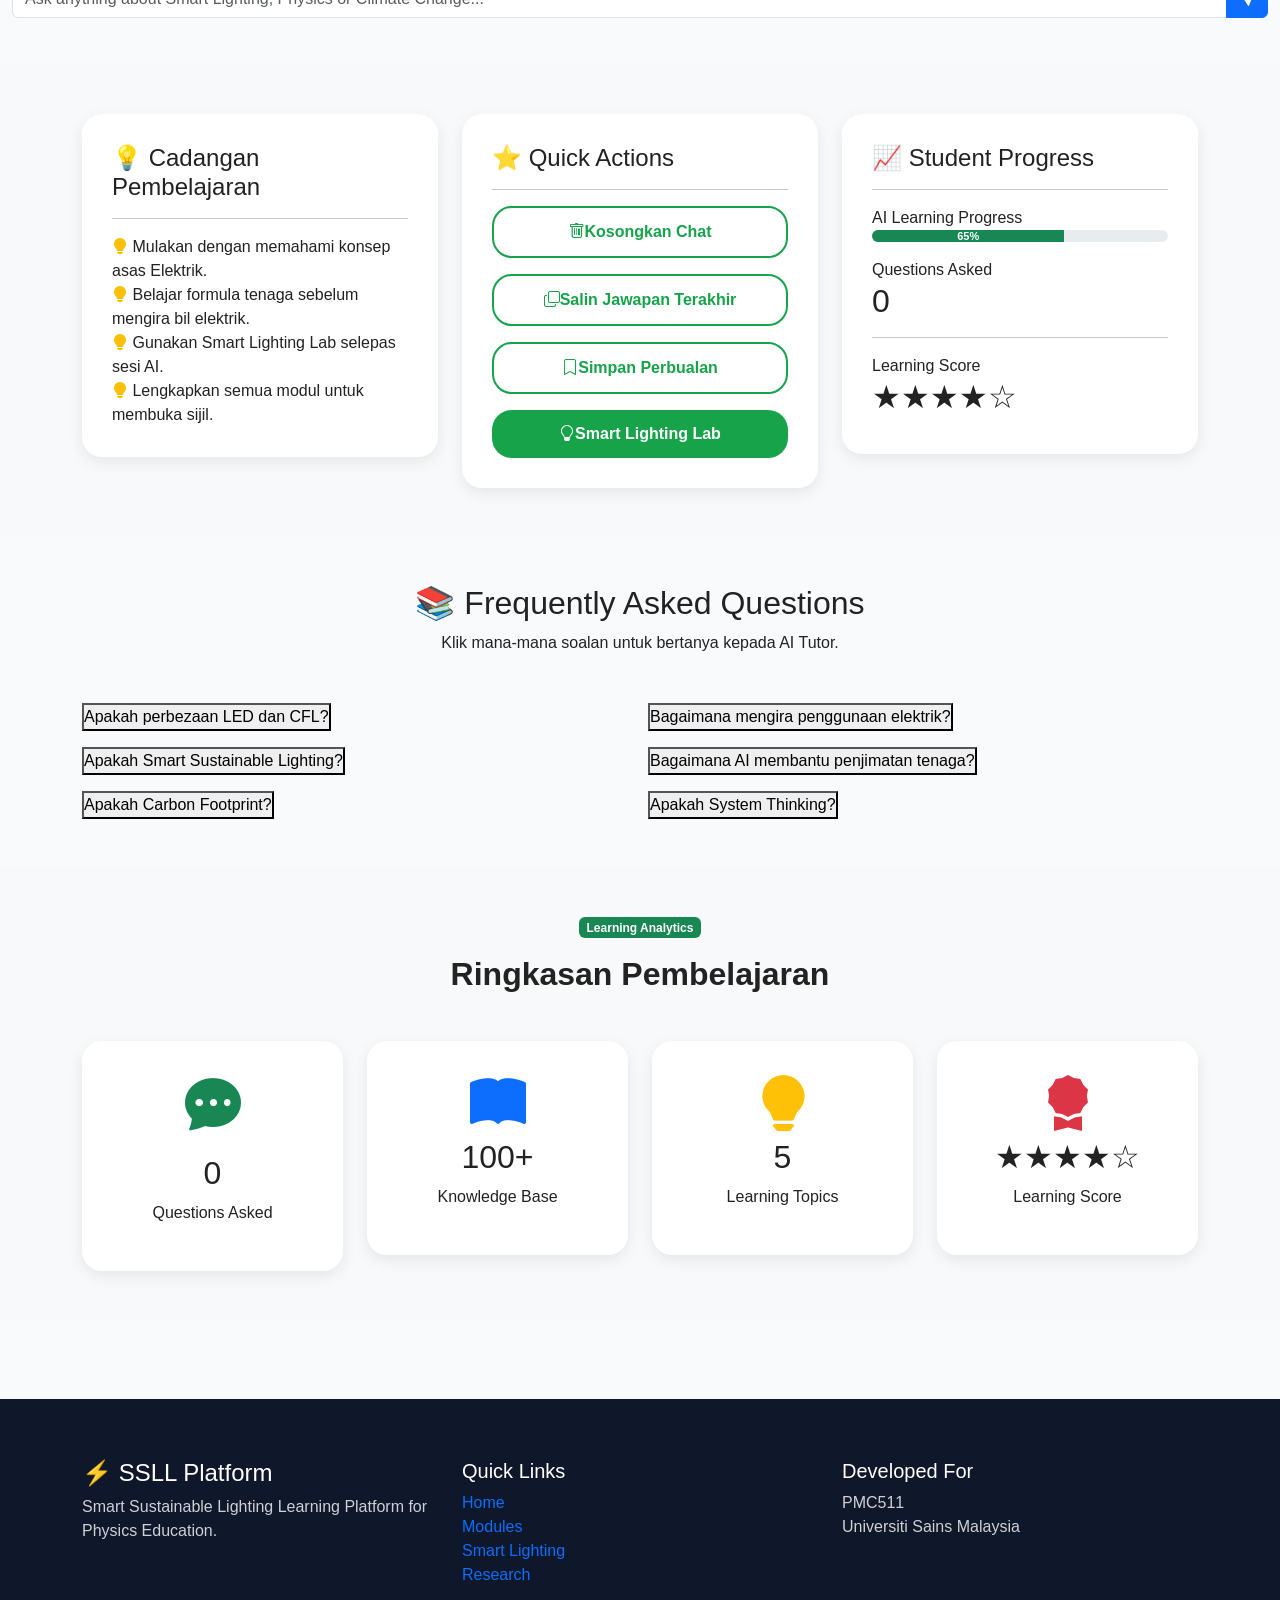
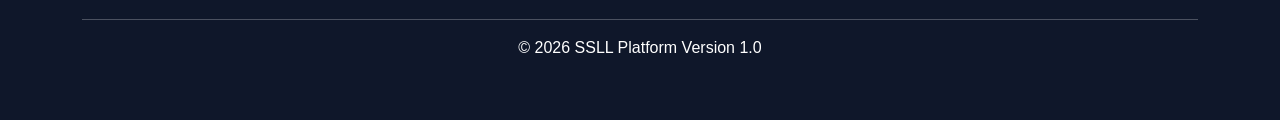
==== commit 8c386708: "Update ai-tutor.html" ====
--- a/pages/ai-tutor.html
+++ b/pages/ai-tutor.html
@@ -293,9 +293,32 @@
 
 <div class="chat-card">
 
-<div class="chat-header">
-
-<div>
+<div class="chat-header d-flex justify-content-between align-items-center">
+
+    <div class="d-flex align-items-center">
+
+        <div class="avatar me-3">🤖</div>
+
+        <div>
+            <h5 class="mb-0">SSLL AI Tutor</h5>
+            <small class="text-success">● Online</small>
+        </div>
+
+    </div>
+
+    <div>
+
+        <button class="btn btn-sm btn-outline-secondary" id="clearChat">
+            <i class="bi bi-trash"></i>
+        </button>
+
+        <button class="btn btn-sm btn-outline-primary" id="exportChat">
+            <i class="bi bi-download"></i>
+        </button>
+
+    </div>
+
+</div>
 
 🤖
 
